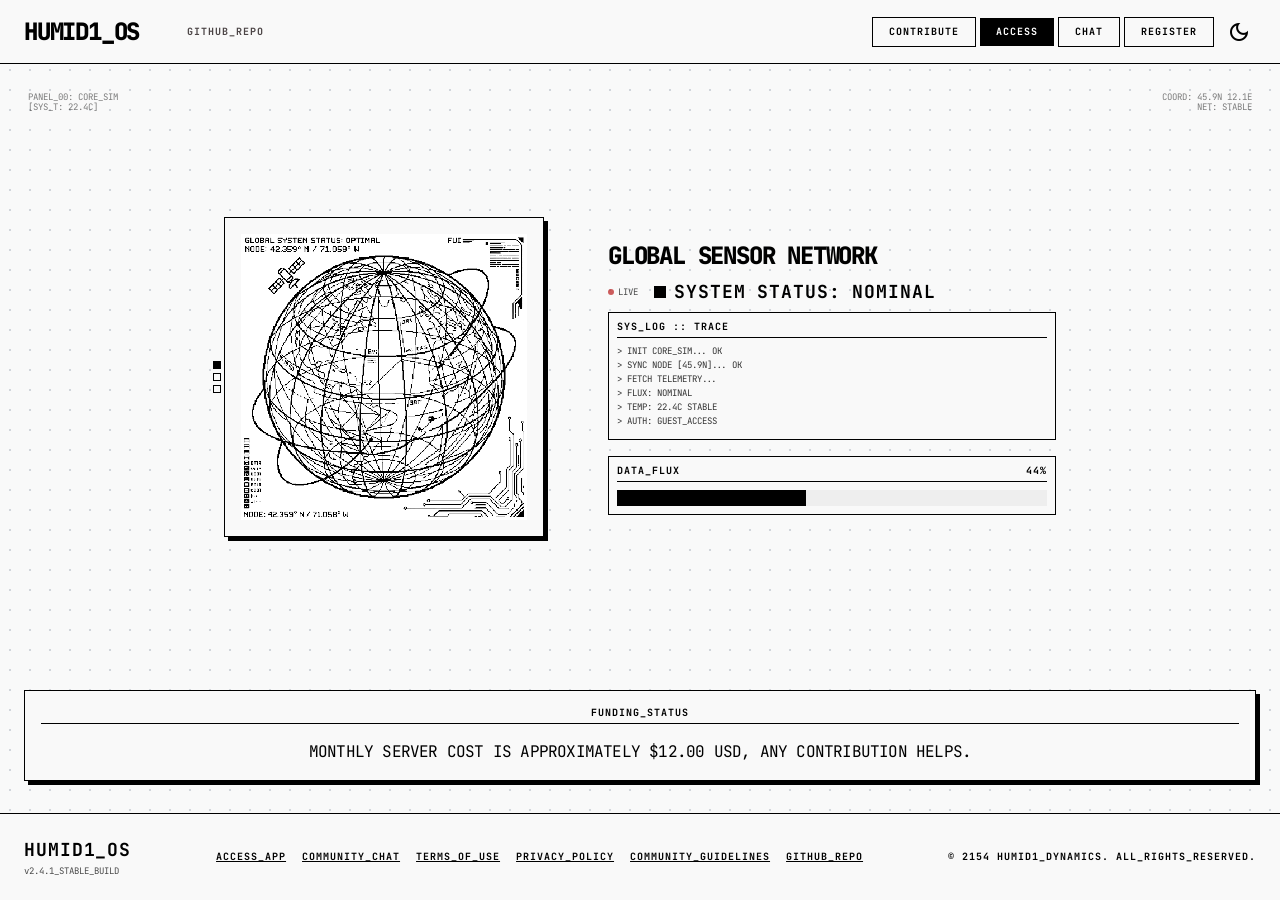
==== landing-page/index.html @ 5b03fa16 "snapshot backup TODO: - Fix html pages - Fix Readme.md - Test everything 'real good' - Double check " ====
<!DOCTYPE html><html class="light" lang="en"><head>
<meta charset="utf-8">
<meta content="width=device-width, initial-scale=1.0" name="viewport">
<title>HUMID1_OS - Precision Telemetry</title>
<!-- Link to compiled CLI stylesheet -->
<link rel="stylesheet" href="./output.css">
<link href="https://fonts.googleapis.com/css2?family=JetBrains+Mono:wght@400;700;800&amp;display=swap" rel="stylesheet">
<link href="https://fonts.googleapis.com/css2?family=Material+Symbols+Outlined:wght,FILL@100..700,0..1&amp;display=swap" rel="stylesheet">

<script>
if (localStorage.theme === 'dark') {
    document.documentElement.classList.add('dark');
} else {
    document.documentElement.classList.remove('dark');
}
</script>
<style>
        body {
            background-image: radial-gradient(#d1d5db 1px, transparent 1px);
            background-size: 20px 20px;
        }
        .dark body {
            background-image: radial-gradient(#374151 1px, transparent 1px);
        }
        .tech-border {
            position: relative;
        }
        .tech-border::before, .tech-border::after {
            content: '';
            position: absolute;
            width: 8px;
            height: 8px;
            border: 1px solid currentColor;
        }
        .tech-border::before {
            top: -1px; left: -1px;
            border-right: none; border-bottom: none;
        }
        .tech-border::after {
            bottom: -1px; right: -1px;
            border-left: none; border-top: none;
        }
        
        .terminal-scroll {
            animation: scrollUp 10s linear infinite;
        }
        @keyframes scrollUp {
            0% { transform: translateY(0); }
            100% { transform: translateY(-50%); }
        }
    </style>
</head>
<body class="bg-background dark:bg-dark-interface-surface text-primary dark:text-dark-interface-stroke min-h-screen flex flex-col font-body-md selection:bg-primary selection:text-on-primary dark:selection:bg-dark-interface-stroke dark:selection:text-dark-interface-surface transition-colors duration-200">

<nav class="docked full-width top-0 border-b border-interface-stroke dark:border-dark-interface-stroke bg-background dark:bg-dark-interface-surface flex justify-between items-center w-full px-4 sm:px-margin py-unit h-16 z-50 sticky">
<div class="flex items-center gap-2 sm:gap-gutter">
<a href="/" class="font-headline-md sm:font-headline-lg text-headline-md sm:text-headline-lg font-black tracking-tighter text-primary dark:text-dark-interface-stroke">HUMID1_OS</a>
<div class="hidden md:flex gap-unit items-center ml-margin"><a class="font-label-caps text-label-caps text-on-surface-variant dark:text-on-surface-variant px-2 py-1 hover:bg-surface-container dark:hover:bg-dark-interface-fill-muted hover:invert transition-all duration-75" href="https://github.com/Humiditron/HUMID1_OS">GITHUB_REPO</a></div>
</div>
<div class="flex items-center gap-1 sm:gap-unit flex-wrap">
<a class="font-label-caps text-label-caps border border-interface-stroke dark:border-dark-interface-stroke text-primary dark:text-dark-interface-stroke px-2 sm:px-4 py-1 sm:py-2 hover:invert transition-all duration-75 inline-block text-center" href="https://tools.signupgenius.com/c/support-humid1-project">CONTRIBUTE</a>
<a class="font-label-caps text-label-caps bg-primary dark:bg-dark-interface-stroke text-on-primary dark:text-dark-interface-surface px-2 sm:px-4 py-1 sm:py-2 hover:invert transition-all duration-75 inline-block text-center" href="https://app.humid1.com">ACCESS</a>
<a class="font-label-caps text-label-caps border border-interface-stroke dark:border-dark-interface-stroke text-primary dark:text-dark-interface-stroke px-2 sm:px-4 py-1 sm:py-2 hover:invert transition-all duration-75 inline-block text-center" href="https://chat.humid1.com">CHAT</a>
<a class="font-label-caps text-label-caps border border-interface-stroke dark:border-dark-interface-stroke text-primary dark:text-dark-interface-stroke px-2 sm:px-4 py-1 sm:py-2 hover:invert transition-all duration-75 inline-block text-center" href="/register.html">REGISTER</a>			
<div class="flex gap-1 ml-1 sm:ml-unit">
<button aria-label="Toggle Dark Mode" class="p-1 transition-all duration-75 flex items-center justify-center border border-transparent hover:border-interface-stroke dark:hover:border-dark-interface-stroke hover:bg-surface-container focus:outline-none cursor-pointer" id="theme-toggle">
<span class="material-symbols-outlined text-primary dark:text-dark-interface-stroke" style="font-variation-settings: 'FILL' 0;">dark_mode</span>
</button>
</div>
</div>
</nav>

<main class="flex-grow flex flex-col items-center justify-center w-full max-w-7xl mx-auto px-4 sm:px-margin py-8 sm:py-margin gap-margin">
<section class="w-full flex flex-col md:flex-row items-center justify-center py-8 sm:py-12 relative gap-8 md:gap-16 flex-grow">
<div class="absolute top-0 left-0 p-unit font-status-code text-status-code opacity-50 hidden sm:block">
                PANEL_00: CORE_SIM
                <br>[SYS_T: 22.4C]
            </div>
<div class="absolute top-0 right-0 p-unit font-status-code text-status-code text-right opacity-50 hidden sm:block">
                COORD: 45.9N 12.1E
                <br>NET: STABLE
            </div>
<div class="relative tech-border p-4 border border-interface-stroke dark:border-dark-interface-stroke bg-surface dark:bg-dark-interface-surface shadow-[4px_4px_0_0_rgba(0,0,0,1)] dark:shadow-[4px_4px_0_0_rgba(255,255,255,1)] w-full max-w-xs sm:w-auto">
<img alt="Global System Status Globe" class="w-full h-auto block grayscale contrast-125 dark:invert" src="./Globe.jpg" style="image-rendering: pixelated;">
<div class="absolute -left-3 top-1/2 -translate-y-1/2 flex flex-col gap-1 hidden sm:flex">
<div class="w-2 h-2 bg-primary dark:bg-dark-interface-stroke"></div>
<div class="w-2 h-2 border border-primary dark:border-dark-interface-stroke"></div>
<div class="w-2 h-2 border border-primary dark:border-dark-interface-stroke"></div>
</div>
</div>
<div class="flex flex-col items-center md:items-start gap-2 w-full max-w-md h-full">
<h1 class="font-headline-lg text-headline-md sm:text-headline-lg font-black tracking-tighter uppercase text-center md:text-left">
                    GLOBAL SENSOR NETWORK
                </h1>
<div class="font-headline-md text-body-md sm:text-headline-md flex items-center gap-2"><div class="flex items-center gap-1 mr-2 opacity-70"><span class="w-1.5 h-1.5 rounded-full bg-error animate-pulse"></span><span class="text-status-code font-status-code">LIVE</span></div>
<span class="w-2 h-2 sm:w-3 sm:h-3 bg-primary dark:bg-dark-interface-stroke inline-block animate-pulse"></span>
                    SYSTEM STATUS: NOMINAL
                </div>
<div class="flex flex-col gap-4 w-full h-full">
<div class="tech-border p-2 bg-surface dark:bg-dark-interface-surface border border-interface-stroke dark:border-dark-interface-stroke h-32 flex flex-col overflow-hidden">
<div class="font-label-caps text-label-caps border-b border-interface-stroke dark:border-dark-interface-stroke pb-1 mb-2">SYS_LOG :: TRACE</div>
<div class="overflow-hidden flex-grow relative text-status-code font-status-code opacity-80">
<div class="terminal-scroll absolute w-full flex flex-col gap-1"><div class="">&gt; INIT CORE_SIM... OK</div><div class="">&gt; SYNC NODE [45.9N]... OK</div><div class="">&gt; FETCH TELEMETRY...</div><div class="">&gt; FLUX: NOMINAL</div><div class="">&gt; TEMP: 22.4C STABLE</div><div class="">&gt; AUTH: GUEST_ACCESS</div><div class="">&gt; PING: 12ms</div><div class="">&gt; SYS_LOAD: 14%</div><div class="">&gt; NET_UPLINK: ACTIVE</div><div class="">&gt; INIT CORE_SIM... OK</div><div class="">&gt; SYNC NODE [45.9N]... OK</div><div class="">&gt; FETCH TELEMETRY...</div><div class="">&gt; FLUX: NOMINAL</div><div class="">&gt; TEMP: 22.4C STABLE</div><div class="">&gt; AUTH: GUEST_ACCESS</div><div class="">&gt; PING: 12ms</div><div class="">&gt; SYS_LOAD: 14%</div><div class="">&gt; NET_UPLINK: ACTIVE</div></div>
</div>
</div>
<div class="tech-border p-2 bg-surface dark:bg-dark-interface-surface border border-interface-stroke dark:border-dark-interface-stroke flex-none flex flex-col justify-center overflow-hidden">
<div class="font-label-caps text-label-caps border-b border-interface-stroke dark:border-dark-interface-stroke pb-1 mb-2 flex justify-between">
<span class="">DATA_FLUX</span>
<span id="flux-val" class="">79%</span>
</div>
<div class="font-status-code text-status-code w-full bg-surface-container dark:bg-dark-interface-fill-muted h-4 relative overflow-hidden">
<div class="absolute top-0 left-0 h-full bg-primary dark:bg-dark-interface-stroke transition-all duration-300" id="flux-bar" style="width: 79%;"></div>
</div>
</div>
</div>
</div>
</section>
</main>

<section class="w-full max-w-7xl mx-auto px-4 sm:px-margin mb-8">
<div class="tech-border p-4 border border-interface-stroke dark:border-dark-interface-stroke bg-surface dark:bg-dark-interface-surface shadow-[4px_4px_0_0_rgba(0,0,0,1)] dark:shadow-[4px_4px_0_0_rgba(255,255,255,1)] flex flex-col items-center text-center gap-2">
<div class="font-label-caps text-label-caps border-b border-interface-stroke dark:border-dark-interface-stroke pb-1 w-full mb-2">FUNDING_STATUS</div>
<p class="font-body-md text-body-md uppercase tracking-tighter">
            MONTHLY SERVER COST IS APPROXIMATELY $12.00 USD, ANY CONTRIBUTION HELPS.
        </p>
</div>
</section>

<!-- Footer with Legal & App Hyperlinks -->
<footer class="full-width border-t border-interface-stroke dark:border-dark-interface-stroke bg-background dark:bg-dark-interface-surface flex flex-col lg:flex-row justify-between items-center w-full px-4 sm:px-margin py-6 sm:py-margin gap-6 sm:gap-gutter z-40 relative">
<div class="flex flex-col items-center lg:items-start gap-1">
<span class="font-headline-md text-headline-md text-primary dark:text-dark-interface-stroke">HUMID1_OS</span>
<span class="font-status-code text-status-code opacity-70">v2.4.1_STABLE_BUILD</span>
</div>
<div class="flex flex-wrap justify-center gap-4 text-center">
    <a class="font-label-caps text-label-caps text-primary dark:text-dark-interface-stroke underline hover:underline" href="https://app.humid1.com">ACCESS_APP</a>
    <a class="font-label-caps text-label-caps text-primary dark:text-dark-interface-stroke underline hover:underline" href="https://chat.humid1.com">COMMUNITY_CHAT</a>
    <a class="font-label-caps text-label-caps text-primary dark:text-dark-interface-stroke underline hover:underline" href="/terms">TERMS_OF_USE</a>
    <a class="font-label-caps text-label-caps text-primary dark:text-dark-interface-stroke underline hover:underline" href="/privacy">PRIVACY_POLICY</a>
    <a class="font-label-caps text-label-caps text-primary dark:text-dark-interface-stroke underline hover:underline" href="/community">COMMUNITY_GUIDELINES</a>
    <a class="font-label-caps text-label-caps text-primary dark:text-dark-interface-stroke underline hover:underline" href="https://github.com/Humiditron/HUMID1_OS">GITHUB_REPO</a>
</div>
<div class="font-label-caps text-label-caps text-center lg:text-right w-full lg:w-auto">
    © 2154 HUMID1_DYNAMICS. ALL_RIGHTS_RESERVED.
</div>
</footer>

<script>
    const themeToggleBtn = document.getElementById('theme-toggle');
    const html = document.documentElement;
    const updateThemeIcon = () => {
        themeToggleBtn.querySelector('span').textContent = html.classList.contains('dark') ? 'light_mode' : 'dark_mode';
    };
    updateThemeIcon();
    themeToggleBtn.addEventListener('click', () => {
        html.classList.toggle('dark');
        localStorage.theme = html.classList.contains('dark') ? 'dark' : 'light';
        updateThemeIcon();
    });

    const fluxBar = document.getElementById('flux-bar');
    const fluxVal = document.getElementById('flux-val');
    if (fluxBar && fluxVal) {
        setInterval(() => {
            const newVal = Math.floor(Math.random() * 60) + 20; 
            fluxBar.style.width = newVal + '%';
            fluxVal.textContent = newVal + '%';
        }, 1500);
    }
</script>
</body></html>
---- landing-page/output.css ----
/*! tailwindcss v4.3.3 | MIT License | https://tailwindcss.com */
@layer properties;
@layer theme, base, components, utilities;
@layer theme {
  :root, :host {
    --font-sans: -apple-system, BlinkMacSystemFont, 'Segoe UI', Roboto, 'Helvetica Neue', 'Noto Sans', Arial,
    sans-serif, 'Apple Color Emoji', 'Segoe UI Emoji', 'Segoe UI Symbol', 'Noto Color Emoji';
    --font-mono: ui-monospace, SFMono-Regular, Menlo, Monaco, Consolas, 'Liberation Mono', 'Courier New',
    monospace;
    --spacing: 0.25rem;
    --container-xs: 20rem;
    --container-md: 28rem;
    --container-5xl: 64rem;
    --container-7xl: 80rem;
    --text-sm: 0.875rem;
    --text-sm--line-height: calc(1.25 / 0.875);
    --text-lg: 1.125rem;
    --text-lg--line-height: calc(1.75 / 1.125);
    --font-weight-bold: 700;
    --font-weight-black: 900;
    --tracking-tighter: -0.05em;
    --tracking-widest: 0.1em;
    --animate-pulse: pulse 2s cubic-bezier(0.4, 0, 0.6, 1) infinite;
    --default-transition-duration: 150ms;
    --default-transition-timing-function: cubic-bezier(0.4, 0, 0.2, 1);
    --default-font-family: var(--font-sans);
    --default-mono-font-family: var(--font-mono);
    --color-on-primary: #ffffff;
    --color-dark-interface-stroke: #FFFFFF;
    --color-surface: #f9f9f9;
    --color-on-surface-variant: #4c4546;
    --color-surface-container-low: #f3f3f3;
    --color-error: #ba1a1a;
    --color-background: #f9f9f9;
    --color-dark-interface-fill-muted: #1A1A1A;
    --color-dark-interface-surface: #000000;
    --color-surface-container: #eeeeee;
    --color-primary: #000000;
    --color-interface-stroke: #000000;
    --spacing-panel-padding: 12px;
    --spacing-unit: 4px;
    --spacing-margin: 24px;
    --spacing-gutter: 16px;
    --font-status-code: "JetBrains Mono", monospace;
    --font-headline-md: "JetBrains Mono", monospace;
    --font-body-md: "JetBrains Mono", monospace;
    --font-headline-lg: "JetBrains Mono", monospace;
    --font-label-caps: "JetBrains Mono", monospace;
    --text-status-code: 9px;
    --text-status-code--line-height: 10px;
    --text-status-code--letter-spacing: 0em;
    --text-status-code--font-weight: 400;
    --text-headline-md: 18px;
    --text-headline-md--line-height: 24px;
    --text-headline-md--letter-spacing: 0.05em;
    --text-headline-md--font-weight: 700;
    --text-headline-lg: 24px;
    --text-headline-lg--line-height: 32px;
    --text-headline-lg--letter-spacing: -0.02em;
    --text-headline-lg--font-weight: 700;
    --text-label-caps: 10px;
    --text-label-caps--line-height: 12px;
    --text-label-caps--letter-spacing: 0.1em;
    --text-label-caps--font-weight: 700;
  }
}
@layer base {
  *, ::after, ::before, ::backdrop, ::file-selector-button {
    box-sizing: border-box;
    margin: 0;
    padding: 0;
    border: 0 solid;
  }
  html, :host {
    line-height: 1.5;
    -webkit-text-size-adjust: 100%;
    tab-size: 4;
    font-family: var(--default-font-family, -apple-system, BlinkMacSystemFont, 'Segoe UI', Roboto, 'Helvetica Neue', 'Noto Sans', Arial, sans-serif, 'Apple Color Emoji', 'Segoe UI Emoji', 'Segoe UI Symbol', 'Noto Color Emoji');
    font-feature-settings: var(--default-font-feature-settings, normal);
    font-variation-settings: var(--default-font-variation-settings, normal);
    -webkit-tap-highlight-color: transparent;
  }
  hr {
    height: 0;
    color: inherit;
    border-top-width: 1px;
  }
  abbr:where([title]) {
    -webkit-text-decoration: underline dotted;
    text-decoration: underline dotted;
  }
  h1, h2, h3, h4, h5, h6 {
    font-size: inherit;
    font-weight: inherit;
  }
  a {
    color: inherit;
    -webkit-text-decoration: inherit;
    text-decoration: inherit;
  }
  b, strong {
    font-weight: bolder;
  }
  code, kbd, samp, pre {
    font-family: var(--default-mono-font-family, ui-monospace, SFMono-Regular, Menlo, Monaco, Consolas, 'Liberation Mono', 'Courier New', monospace);
    font-feature-settings: var(--default-mono-font-feature-settings, normal);
    font-variation-settings: var(--default-mono-font-variation-settings, normal);
    font-size: 1em;
  }
  small {
    font-size: 80%;
  }
  sub, sup {
    font-size: 75%;
    line-height: 0;
    position: relative;
    vertical-align: baseline;
  }
  sub {
    bottom: -0.25em;
  }
  sup {
    top: -0.5em;
  }
  table {
    text-indent: 0;
    border-color: inherit;
    border-collapse: collapse;
  }
  :-moz-focusring:where(:not(iframe)) {
    outline: auto;
  }
  progress {
    vertical-align: baseline;
  }
  summary {
    display: list-item;
  }
  ol, ul, menu {
    list-style: none;
  }
  img, svg, video, canvas, audio, iframe, embed, object {
    display: block;
    vertical-align: middle;
  }
  img, video {
    max-width: 100%;
    height: auto;
  }
  button, input, select, optgroup, textarea, ::file-selector-button {
    font: inherit;
    font-feature-settings: inherit;
    font-variation-settings: inherit;
    letter-spacing: inherit;
    color: inherit;
    border-radius: 0;
    background-color: transparent;
    opacity: 1;
  }
  :where(select:is([multiple], [size])) optgroup {
    font-weight: bolder;
  }
  :where(select:is([multiple], [size])) optgroup option {
    padding-inline-start: 20px;
  }
  ::file-selector-button {
    margin-inline-end: 4px;
  }
  ::placeholder {
    opacity: 1;
  }
  @supports (not (-webkit-appearance: -apple-pay-button))  or (contain-intrinsic-size: 1px) {
    ::placeholder {
      color: currentcolor;
      @supports (color: color-mix(in lab, red, red)) {
        color: color-mix(in oklab, currentcolor 50%, transparent);
      }
    }
  }
  textarea {
    resize: vertical;
  }
  ::-webkit-search-decoration {
    -webkit-appearance: none;
  }
  ::-webkit-date-and-time-value {
    min-height: 1lh;
    text-align: inherit;
  }
  ::-webkit-datetime-edit {
    display: inline-flex;
  }
  ::-webkit-datetime-edit-fields-wrapper {
    padding: 0;
  }
  ::-webkit-datetime-edit, ::-webkit-datetime-edit-year-field, ::-webkit-datetime-edit-month-field, ::-webkit-datetime-edit-day-field, ::-webkit-datetime-edit-hour-field, ::-webkit-datetime-edit-minute-field, ::-webkit-datetime-edit-second-field, ::-webkit-datetime-edit-millisecond-field, ::-webkit-datetime-edit-meridiem-field {
    padding-block: 0;
  }
  ::-webkit-calendar-picker-indicator {
    line-height: 1;
  }
  :-moz-ui-invalid {
    box-shadow: none;
  }
  button, input:where([type='button'], [type='reset'], [type='submit']), ::file-selector-button {
    appearance: button;
  }
  ::-webkit-inner-spin-button, ::-webkit-outer-spin-button {
    height: auto;
  }
  [hidden]:where(:not([hidden='until-found'])) {
    display: none !important;
  }
}
@layer utilities {
  .\@container {
    container-type: inline-size;
  }
  .pointer-events-none {
    pointer-events: none;
  }
  .absolute {
    position: absolute;
  }
  .fixed {
    position: fixed;
  }
  .relative {
    position: relative;
  }
  .sticky {
    position: sticky;
  }
  .inset-0 {
    inset: 0px;
  }
  .top-0 {
    top: 0px;
  }
  .top-1\/2 {
    top: calc(1 / 2 * 100%);
  }
  .right-0 {
    right: 0px;
  }
  .-left-3 {
    left: calc(var(--spacing) * -3);
  }
  .left-0 {
    left: 0px;
  }
  .z-0 {
    z-index: 0;
  }
  .z-10 {
    z-index: 10;
  }
  .z-40 {
    z-index: 40;
  }
  .z-50 {
    z-index: 50;
  }
  .mx-auto {
    margin-inline: auto;
  }
  .mt-auto {
    margin-top: auto;
  }
  .mt-gutter {
    margin-top: var(--spacing-gutter);
  }
  .mr-2 {
    margin-right: calc(var(--spacing) * 2);
  }
  .mb-1 {
    margin-bottom: var(--spacing);
  }
  .mb-2 {
    margin-bottom: calc(var(--spacing) * 2);
  }
  .mb-4 {
    margin-bottom: calc(var(--spacing) * 4);
  }
  .mb-8 {
    margin-bottom: calc(var(--spacing) * 8);
  }
  .ml-1 {
    margin-left: var(--spacing);
  }
  .ml-margin {
    margin-left: var(--spacing-margin);
  }
  .block {
    display: block;
  }
  .flex {
    display: flex;
  }
  .hidden {
    display: none;
  }
  .inline {
    display: inline;
  }
  .inline-block {
    display: inline-block;
  }
  .h-1\.5 {
    height: calc(var(--spacing) * 1.5);
  }
  .h-2 {
    height: calc(var(--spacing) * 2);
  }
  .h-4 {
    height: calc(var(--spacing) * 4);
  }
  .h-16 {
    height: calc(var(--spacing) * 16);
  }
  .h-32 {
    height: calc(var(--spacing) * 32);
  }
  .h-auto {
    height: auto;
  }
  .h-full {
    height: 100%;
  }
  .max-h-\[614px\] {
    max-height: 614px;
  }
  .min-h-screen {
    min-height: 100vh;
  }
  .w-1\.5 {
    width: calc(var(--spacing) * 1.5);
  }
  .w-2 {
    width: calc(var(--spacing) * 2);
  }
  .w-fit {
    width: fit-content;
  }
  .w-full {
    width: 100%;
  }
  .max-w-5xl {
    max-width: var(--container-5xl);
  }
  .max-w-7xl {
    max-width: var(--container-7xl);
  }
  .max-w-md {
    max-width: var(--container-md);
  }
  .max-w-xs {
    max-width: var(--container-xs);
  }
  .min-w-max {
    min-width: max-content;
  }
  .flex-none {
    flex: none;
  }
  .flex-grow {
    flex-grow: 1;
  }
  .border-collapse {
    border-collapse: collapse;
  }
  .-translate-y-1\/2 {
    --tw-translate-y: calc(calc(1 / 2 * 100%) * -1);
    translate: var(--tw-translate-x) var(--tw-translate-y);
  }
  .transform {
    transform: var(--tw-rotate-x,) var(--tw-rotate-y,) var(--tw-rotate-z,) var(--tw-skew-x,) var(--tw-skew-y,);
  }
  .animate-pulse {
    animation: var(--animate-pulse);
  }
  .cursor-crosshair {
    cursor: crosshair;
  }
  .flex-col {
    flex-direction: column;
  }
  .flex-wrap {
    flex-wrap: wrap;
  }
  .items-center {
    align-items: center;
  }
  .justify-between {
    justify-content: space-between;
  }
  .justify-center {
    justify-content: center;
  }
  .gap-1 {
    gap: var(--spacing);
  }
  .gap-2 {
    gap: calc(var(--spacing) * 2);
  }
  .gap-4 {
    gap: calc(var(--spacing) * 4);
  }
  .gap-6 {
    gap: calc(var(--spacing) * 6);
  }
  .gap-8 {
    gap: calc(var(--spacing) * 8);
  }
  .gap-gutter {
    gap: var(--spacing-gutter);
  }
  .gap-margin {
    gap: var(--spacing-margin);
  }
  .gap-unit {
    gap: var(--spacing-unit);
  }
  .overflow-hidden {
    overflow: hidden;
  }
  .overflow-x-auto {
    overflow-x: auto;
  }
  .overflow-y-auto {
    overflow-y: auto;
  }
  .rounded-full {
    border-radius: calc(infinity * 1px);
  }
  .border {
    border-style: var(--tw-border-style);
    border-width: 1px;
  }
  .border-t {
    border-top-style: var(--tw-border-style);
    border-top-width: 1px;
  }
  .border-r {
    border-right-style: var(--tw-border-style);
    border-right-width: 1px;
  }
  .border-b {
    border-bottom-style: var(--tw-border-style);
    border-bottom-width: 1px;
  }
  .border-l {
    border-left-style: var(--tw-border-style);
    border-left-width: 1px;
  }
  .border-interface-stroke {
    border-color: var(--color-interface-stroke);
  }
  .border-primary {
    border-color: var(--color-primary);
  }
  .border-transparent {
    border-color: transparent;
  }
  .bg-background {
    background-color: var(--color-background);
  }
  .bg-error {
    background-color: var(--color-error);
  }
  .bg-primary {
    background-color: var(--color-primary);
  }
  .bg-surface {
    background-color: var(--color-surface);
  }
  .bg-surface-container {
    background-color: var(--color-surface-container);
  }
  .bg-surface-container-low {
    background-color: var(--color-surface-container-low);
  }
  .p-1 {
    padding: var(--spacing);
  }
  .p-2 {
    padding: calc(var(--spacing) * 2);
  }
  .p-4 {
    padding: calc(var(--spacing) * 4);
  }
  .p-unit {
    padding: var(--spacing-unit);
  }
  .px-2 {
    padding-inline: calc(var(--spacing) * 2);
  }
  .px-4 {
    padding-inline: calc(var(--spacing) * 4);
  }
  .py-1 {
    padding-block: var(--spacing);
  }
  .py-6 {
    padding-block: calc(var(--spacing) * 6);
  }
  .py-8 {
    padding-block: calc(var(--spacing) * 8);
  }
  .py-unit {
    padding-block: var(--spacing-unit);
  }
  .pb-1 {
    padding-bottom: var(--spacing);
  }
  .pl-margin {
    padding-left: var(--spacing-margin);
  }
  .text-center {
    text-align: center;
  }
  .text-left {
    text-align: left;
  }
  .text-right {
    text-align: right;
  }
  .font-body-md {
    font-family: var(--font-body-md);
  }
  .font-headline-lg {
    font-family: var(--font-headline-lg);
  }
  .font-headline-md {
    font-family: var(--font-headline-md);
  }
  .font-label-caps {
    font-family: var(--font-label-caps);
  }
  .font-status-code {
    font-family: var(--font-status-code);
  }
  .text-headline-md {
    font-size: var(--text-headline-md);
    line-height: var(--tw-leading, var(--text-headline-md--line-height));
    letter-spacing: var(--tw-tracking, var(--text-headline-md--letter-spacing));
    font-weight: var(--tw-font-weight, var(--text-headline-md--font-weight));
  }
  .text-label-caps {
    font-size: var(--text-label-caps);
    line-height: var(--tw-leading, var(--text-label-caps--line-height));
    letter-spacing: var(--tw-tracking, var(--text-label-caps--letter-spacing));
    font-weight: var(--tw-font-weight, var(--text-label-caps--font-weight));
  }
  .text-status-code {
    font-size: var(--text-status-code);
    line-height: var(--tw-leading, var(--text-status-code--line-height));
    letter-spacing: var(--tw-tracking, var(--text-status-code--letter-spacing));
    font-weight: var(--tw-font-weight, var(--text-status-code--font-weight));
  }
  .text-lg {
    font-size: var(--text-lg);
    line-height: var(--tw-leading, var(--text-lg--line-height));
  }
  .text-sm {
    font-size: var(--text-sm);
    line-height: var(--tw-leading, var(--text-sm--line-height));
  }
  .text-\[8px\] {
    font-size: 8px;
  }
  .text-\[9px\] {
    font-size: 9px;
  }
  .text-\[10px\] {
    font-size: 10px;
  }
  .text-\[14px\] {
    font-size: 14px;
  }
  .text-\[16px\] {
    font-size: 16px;
  }
  .font-black {
    --tw-font-weight: var(--font-weight-black);
    font-weight: var(--font-weight-black);
  }
  .font-bold {
    --tw-font-weight: var(--font-weight-bold);
    font-weight: var(--font-weight-bold);
  }
  .tracking-tighter {
    --tw-tracking: var(--tracking-tighter);
    letter-spacing: var(--tracking-tighter);
  }
  .tracking-widest {
    --tw-tracking: var(--tracking-widest);
    letter-spacing: var(--tracking-widest);
  }
  .break-all {
    word-break: break-all;
  }
  .whitespace-nowrap {
    white-space: nowrap;
  }
  .text-error {
    color: var(--color-error);
  }
  .text-on-primary {
    color: var(--color-on-primary);
  }
  .text-on-surface-variant {
    color: var(--color-on-surface-variant);
  }
  .text-primary {
    color: var(--color-primary);
  }
  .uppercase {
    text-transform: uppercase;
  }
  .underline {
    text-decoration-line: underline;
  }
  .opacity-50 {
    opacity: 50%;
  }
  .opacity-70 {
    opacity: 70%;
  }
  .opacity-80 {
    opacity: 80%;
  }
  .opacity-\[0\.15\] {
    opacity: 0.15;
  }
  .shadow-\[4px_4px_0_0_rgba\(0\,0\,0\,1\)\] {
    --tw-shadow: 4px 4px 0 0 var(--tw-shadow-color, rgba(0,0,0,1));
    box-shadow: var(--tw-inset-shadow), var(--tw-inset-ring-shadow), var(--tw-ring-offset-shadow), var(--tw-ring-shadow), var(--tw-shadow);
  }
  .outline {
    outline-style: var(--tw-outline-style);
    outline-width: 1px;
  }
  .contrast-125 {
    --tw-contrast: contrast(125%);
    filter: var(--tw-blur,) var(--tw-brightness,) var(--tw-contrast,) var(--tw-grayscale,) var(--tw-hue-rotate,) var(--tw-invert,) var(--tw-saturate,) var(--tw-sepia,) var(--tw-drop-shadow,);
  }
  .grayscale {
    --tw-grayscale: grayscale(100%);
    filter: var(--tw-blur,) var(--tw-brightness,) var(--tw-contrast,) var(--tw-grayscale,) var(--tw-hue-rotate,) var(--tw-invert,) var(--tw-saturate,) var(--tw-sepia,) var(--tw-drop-shadow,);
  }
  .transition-all {
    transition-property: all;
    transition-timing-function: var(--tw-ease, var(--default-transition-timing-function));
    transition-duration: var(--tw-duration, var(--default-transition-duration));
  }
  .transition-colors {
    transition-property: color, background-color, border-color, outline-color, text-decoration-color, fill, stroke, --tw-gradient-from, --tw-gradient-via, --tw-gradient-to;
    transition-timing-function: var(--tw-ease, var(--default-transition-timing-function));
    transition-duration: var(--tw-duration, var(--default-transition-duration));
  }
  .transition-transform {
    transition-property: transform, translate, scale, rotate;
    transition-timing-function: var(--tw-ease, var(--default-transition-timing-function));
    transition-duration: var(--tw-duration, var(--default-transition-duration));
  }
  .duration-75 {
    --tw-duration: 75ms;
    transition-duration: 75ms;
  }
  .duration-200 {
    --tw-duration: 200ms;
    transition-duration: 200ms;
  }
  .duration-300 {
    --tw-duration: 300ms;
    transition-duration: 300ms;
  }
  @media (hover: hover) {
    .group-hover\:-translate-x-1:is(:where(.group):hover *) {
      --tw-translate-x: calc(var(--spacing) * -1);
      translate: var(--tw-translate-x) var(--tw-translate-y);
    }
  }
  .selection\:bg-primary ::selection {
    background-color: var(--color-primary);
  }
  .selection\:bg-primary::selection {
    background-color: var(--color-primary);
  }
  .selection\:text-on-primary ::selection {
    color: var(--color-on-primary);
  }
  .selection\:text-on-primary::selection {
    color: var(--color-on-primary);
  }
  @media (hover: hover) {
    .hover\:border-interface-stroke:hover {
      border-color: var(--color-interface-stroke);
    }
    .hover\:bg-primary:hover {
      background-color: var(--color-primary);
    }
    .hover\:bg-surface-container:hover {
      background-color: var(--color-surface-container);
    }
    .hover\:text-on-primary:hover {
      color: var(--color-on-primary);
    }
    .hover\:text-primary:hover {
      color: var(--color-primary);
    }
    .hover\:underline:hover {
      text-decoration-line: underline;
    }
    .hover\:invert:hover {
      --tw-invert: invert(100%);
      filter: var(--tw-blur,) var(--tw-brightness,) var(--tw-contrast,) var(--tw-grayscale,) var(--tw-hue-rotate,) var(--tw-invert,) var(--tw-saturate,) var(--tw-sepia,) var(--tw-drop-shadow,);
    }
  }
  .focus\:outline-none:focus {
    --tw-outline-style: none;
    outline-style: none;
  }
  @media (width >= 40rem) {
    .sm\:ml-unit {
      margin-left: var(--spacing-unit);
    }
    .sm\:block {
      display: block;
    }
    .sm\:flex {
      display: flex;
    }
    .sm\:h-3 {
      height: calc(var(--spacing) * 3);
    }
    .sm\:w-3 {
      width: calc(var(--spacing) * 3);
    }
    .sm\:w-auto {
      width: auto;
    }
    .sm\:gap-gutter {
      gap: var(--spacing-gutter);
    }
    .sm\:gap-unit {
      gap: var(--spacing-unit);
    }
    .sm\:px-4 {
      padding-inline: calc(var(--spacing) * 4);
    }
    .sm\:px-margin {
      padding-inline: var(--spacing-margin);
    }
    .sm\:py-2 {
      padding-block: calc(var(--spacing) * 2);
    }
    .sm\:py-12 {
      padding-block: calc(var(--spacing) * 12);
    }
    .sm\:py-margin {
      padding-block: var(--spacing-margin);
    }
    .sm\:font-headline-lg {
      font-family: var(--font-headline-lg);
    }
    .sm\:text-headline-lg {
      font-size: var(--text-headline-lg);
      line-height: var(--tw-leading, var(--text-headline-lg--line-height));
      letter-spacing: var(--tw-tracking, var(--text-headline-lg--letter-spacing));
      font-weight: var(--tw-font-weight, var(--text-headline-lg--font-weight));
    }
    .sm\:text-headline-md {
      font-size: var(--text-headline-md);
      line-height: var(--tw-leading, var(--text-headline-md--line-height));
      letter-spacing: var(--tw-tracking, var(--text-headline-md--letter-spacing));
      font-weight: var(--tw-font-weight, var(--text-headline-md--font-weight));
    }
  }
  @media (width >= 48rem) {
    .md\:flex {
      display: flex;
    }
    .md\:hidden {
      display: none;
    }
    .md\:flex-row {
      flex-direction: row;
    }
    .md\:items-end {
      align-items: flex-end;
    }
    .md\:items-start {
      align-items: flex-start;
    }
    .md\:gap-16 {
      gap: calc(var(--spacing) * 16);
    }
    .md\:gap-gutter {
      gap: var(--spacing-gutter);
    }
    .md\:gap-margin {
      gap: var(--spacing-margin);
    }
    .md\:p-margin {
      padding: var(--spacing-margin);
    }
    .md\:p-panel-padding {
      padding: var(--spacing-panel-padding);
    }
    .md\:px-margin {
      padding-inline: var(--spacing-margin);
    }
    .md\:text-left {
      text-align: left;
    }
    .md\:text-right {
      text-align: right;
    }
    .md\:text-headline-lg {
      font-size: var(--text-headline-lg);
      line-height: var(--tw-leading, var(--text-headline-lg--line-height));
      letter-spacing: var(--tw-tracking, var(--text-headline-lg--letter-spacing));
      font-weight: var(--tw-font-weight, var(--text-headline-lg--font-weight));
    }
    .md\:text-headline-md {
      font-size: var(--text-headline-md);
      line-height: var(--tw-leading, var(--text-headline-md--line-height));
      letter-spacing: var(--tw-tracking, var(--text-headline-md--letter-spacing));
      font-weight: var(--tw-font-weight, var(--text-headline-md--font-weight));
    }
    .md\:text-label-caps {
      font-size: var(--text-label-caps);
      line-height: var(--tw-leading, var(--text-label-caps--line-height));
      letter-spacing: var(--tw-tracking, var(--text-label-caps--letter-spacing));
      font-weight: var(--tw-font-weight, var(--text-label-caps--font-weight));
    }
    .md\:text-status-code {
      font-size: var(--text-status-code);
      line-height: var(--tw-leading, var(--text-status-code--line-height));
      letter-spacing: var(--tw-tracking, var(--text-status-code--letter-spacing));
      font-weight: var(--tw-font-weight, var(--text-status-code--font-weight));
    }
    .md\:text-sm {
      font-size: var(--text-sm);
      line-height: var(--tw-leading, var(--text-sm--line-height));
    }
  }
  @media (width >= 64rem) {
    .lg\:w-auto {
      width: auto;
    }
    .lg\:flex-row {
      flex-direction: row;
    }
    .lg\:items-start {
      align-items: flex-start;
    }
    .lg\:text-right {
      text-align: right;
    }
  }
  @container (width >= 28rem) {
    .\@md\:p-3 {
      padding: calc(var(--spacing) * 3);
    }
    .\@md\:text-sm {
      font-size: var(--text-sm);
      line-height: var(--tw-leading, var(--text-sm--line-height));
    }
  }
  .dark\:border-dark-interface-stroke:where(.dark, .dark *) {
    border-color: var(--color-dark-interface-stroke);
  }
  .dark\:bg-dark-interface-fill-muted:where(.dark, .dark *) {
    background-color: var(--color-dark-interface-fill-muted);
  }
  .dark\:bg-dark-interface-fill-muted\/30:where(.dark, .dark *) {
    background-color: color-mix(in srgb, #1A1A1A 30%, transparent);
    @supports (color: color-mix(in lab, red, red)) {
      background-color: color-mix(in oklab, var(--color-dark-interface-fill-muted) 30%, transparent);
    }
  }
  .dark\:bg-dark-interface-stroke:where(.dark, .dark *) {
    background-color: var(--color-dark-interface-stroke);
  }
  .dark\:bg-dark-interface-surface:where(.dark, .dark *) {
    background-color: var(--color-dark-interface-surface);
  }
  .dark\:bg-error:where(.dark, .dark *) {
    background-color: var(--color-error);
  }
  .dark\:text-dark-interface-stroke:where(.dark, .dark *) {
    color: var(--color-dark-interface-stroke);
  }
  .dark\:text-dark-interface-surface:where(.dark, .dark *) {
    color: var(--color-dark-interface-surface);
  }
  .dark\:text-error:where(.dark, .dark *) {
    color: var(--color-error);
  }
  .dark\:text-on-surface-variant:where(.dark, .dark *) {
    color: var(--color-on-surface-variant);
  }
  .dark\:opacity-\[0\.3\]:where(.dark, .dark *) {
    opacity: 0.3;
  }
  .dark\:shadow-\[4px_4px_0_0_rgba\(255\,255\,255\,1\)\]:where(.dark, .dark *) {
    --tw-shadow: 4px 4px 0 0 var(--tw-shadow-color, rgba(255,255,255,1));
    box-shadow: var(--tw-inset-shadow), var(--tw-inset-ring-shadow), var(--tw-ring-offset-shadow), var(--tw-ring-shadow), var(--tw-shadow);
  }
  .dark\:invert:where(.dark, .dark *) {
    --tw-invert: invert(100%);
    filter: var(--tw-blur,) var(--tw-brightness,) var(--tw-contrast,) var(--tw-grayscale,) var(--tw-hue-rotate,) var(--tw-invert,) var(--tw-saturate,) var(--tw-sepia,) var(--tw-drop-shadow,);
  }
  .dark\:selection\:bg-dark-interface-stroke:where(.dark, .dark *) ::selection {
    background-color: var(--color-dark-interface-stroke);
  }
  .dark\:selection\:bg-dark-interface-stroke:where(.dark, .dark *)::selection {
    background-color: var(--color-dark-interface-stroke);
  }
  .dark\:selection\:text-dark-interface-surface:where(.dark, .dark *) ::selection {
    color: var(--color-dark-interface-surface);
  }
  .dark\:selection\:text-dark-interface-surface:where(.dark, .dark *)::selection {
    color: var(--color-dark-interface-surface);
  }
  @media (hover: hover) {
    .dark\:hover\:border-dark-interface-stroke:where(.dark, .dark *):hover {
      border-color: var(--color-dark-interface-stroke);
    }
    .dark\:hover\:bg-dark-interface-fill-muted:where(.dark, .dark *):hover {
      background-color: var(--color-dark-interface-fill-muted);
    }
    .dark\:hover\:bg-dark-interface-stroke:where(.dark, .dark *):hover {
      background-color: var(--color-dark-interface-stroke);
    }
    .dark\:hover\:text-dark-interface-stroke:where(.dark, .dark *):hover {
      color: var(--color-dark-interface-stroke);
    }
    .dark\:hover\:text-dark-interface-surface:where(.dark, .dark *):hover {
      color: var(--color-dark-interface-surface);
    }
  }
}
@property --tw-translate-x {
  syntax: "*";
  inherits: false;
  initial-value: 0;
}
@property --tw-translate-y {
  syntax: "*";
  inherits: false;
  initial-value: 0;
}
@property --tw-translate-z {
  syntax: "*";
  inherits: false;
  initial-value: 0;
}
@property --tw-rotate-x {
  syntax: "*";
  inherits: false;
}
@property --tw-rotate-y {
  syntax: "*";
  inherits: false;
}
@property --tw-rotate-z {
  syntax: "*";
  inherits: false;
}
@property --tw-skew-x {
  syntax: "*";
  inherits: false;
}
@property --tw-skew-y {
  syntax: "*";
  inherits: false;
}
@property --tw-border-style {
  syntax: "*";
  inherits: false;
  initial-value: solid;
}
@property --tw-font-weight {
  syntax: "*";
  inherits: false;
}
@property --tw-tracking {
  syntax: "*";
  inherits: false;
}
@property --tw-shadow {
  syntax: "*";
  inherits: false;
  initial-value: 0 0 #0000;
}
@property --tw-shadow-color {
  syntax: "*";
  inherits: false;
}
@property --tw-shadow-alpha {
  syntax: "<percentage>";
  inherits: false;
  initial-value: 100%;
}
@property --tw-inset-shadow {
  syntax: "*";
  inherits: false;
  initial-value: 0 0 #0000;
}
@property --tw-inset-shadow-color {
  syntax: "*";
  inherits: false;
}
@property --tw-inset-shadow-alpha {
  syntax: "<percentage>";
  inherits: false;
  initial-value: 100%;
}
@property --tw-ring-color {
  syntax: "*";
  inherits: false;
}
@property --tw-ring-shadow {
  syntax: "*";
  inherits: false;
  initial-value: 0 0 #0000;
}
@property --tw-inset-ring-color {
  syntax: "*";
  inherits: false;
}
@property --tw-inset-ring-shadow {
  syntax: "*";
  inherits: false;
  initial-value: 0 0 #0000;
}
@property --tw-ring-inset {
  syntax: "*";
  inherits: false;
}
@property --tw-ring-offset-width {
  syntax: "<length>";
  inherits: false;
  initial-value: 0px;
}
@property --tw-ring-offset-color {
  syntax: "*";
  inherits: false;
  initial-value: #fff;
}
@property --tw-ring-offset-shadow {
  syntax: "*";
  inherits: false;
  initial-value: 0 0 #0000;
}
@property --tw-outline-style {
  syntax: "*";
  inherits: false;
  initial-value: solid;
}
@property --tw-blur {
  syntax: "*";
  inherits: false;
}
@property --tw-brightness {
  syntax: "*";
  inherits: false;
}
@property --tw-contrast {
  syntax: "*";
  inherits: false;
}
@property --tw-grayscale {
  syntax: "*";
  inherits: false;
}
@property --tw-hue-rotate {
  syntax: "*";
  inherits: false;
}
@property --tw-invert {
  syntax: "*";
  inherits: false;
}
@property --tw-opacity {
  syntax: "*";
  inherits: false;
}
@property --tw-saturate {
  syntax: "*";
  inherits: false;
}
@property --tw-sepia {
  syntax: "*";
  inherits: false;
}
@property --tw-drop-shadow {
  syntax: "*";
  inherits: false;
}
@property --tw-drop-shadow-color {
  syntax: "*";
  inherits: false;
}
@property --tw-drop-shadow-alpha {
  syntax: "<percentage>";
  inherits: false;
  initial-value: 100%;
}
@property --tw-drop-shadow-size {
  syntax: "*";
  inherits: false;
}
@property --tw-duration {
  syntax: "*";
  inherits: false;
}
@keyframes pulse {
  50% {
    opacity: 0.5;
  }
}
@layer properties {
  @supports ((-webkit-hyphens: none) and (not (margin-trim: inline))) or ((-moz-orient: inline) and (not (color:rgb(from red r g b)))) {
    *, ::before, ::after, ::backdrop {
      --tw-translate-x: 0;
      --tw-translate-y: 0;
      --tw-translate-z: 0;
      --tw-rotate-x: initial;
      --tw-rotate-y: initial;
      --tw-rotate-z: initial;
      --tw-skew-x: initial;
      --tw-skew-y: initial;
      --tw-border-style: solid;
      --tw-font-weight: initial;
      --tw-tracking: initial;
      --tw-shadow: 0 0 #0000;
      --tw-shadow-color: initial;
      --tw-shadow-alpha: 100%;
      --tw-inset-shadow: 0 0 #0000;
      --tw-inset-shadow-color: initial;
      --tw-inset-shadow-alpha: 100%;
      --tw-ring-color: initial;
      --tw-ring-shadow: 0 0 #0000;
      --tw-inset-ring-color: initial;
      --tw-inset-ring-shadow: 0 0 #0000;
      --tw-ring-inset: initial;
      --tw-ring-offset-width: 0px;
      --tw-ring-offset-color: #fff;
      --tw-ring-offset-shadow: 0 0 #0000;
      --tw-outline-style: solid;
      --tw-blur: initial;
      --tw-brightness: initial;
      --tw-contrast: initial;
      --tw-grayscale: initial;
      --tw-hue-rotate: initial;
      --tw-invert: initial;
      --tw-opacity: initial;
      --tw-saturate: initial;
      --tw-sepia: initial;
      --tw-drop-shadow: initial;
      --tw-drop-shadow-color: initial;
      --tw-drop-shadow-alpha: 100%;
      --tw-drop-shadow-size: initial;
      --tw-duration: initial;
    }
  }
}
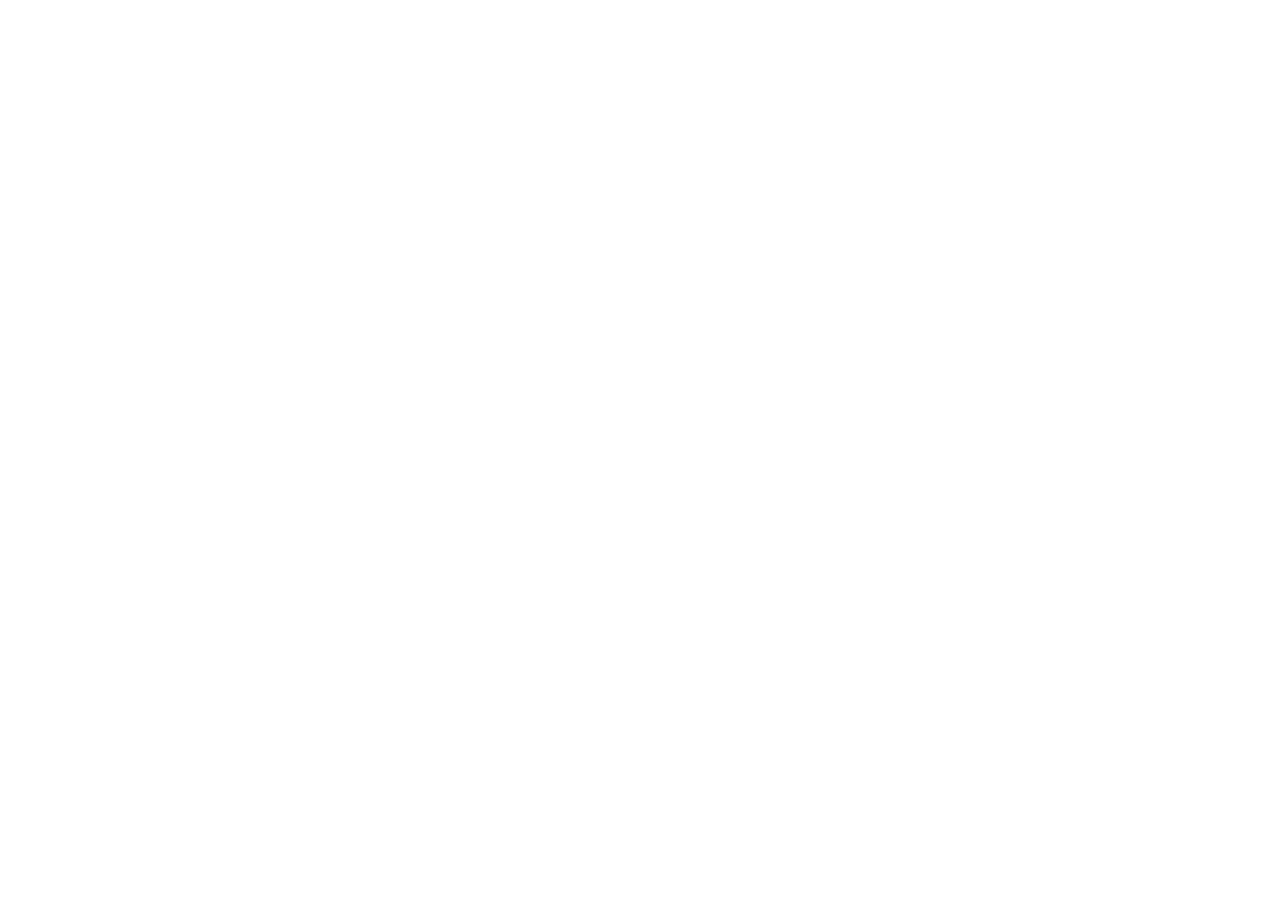
==== commit 8b9d93c1: "umm, test of new landing page. - none" ====
--- a/landing-page/index.html
+++ b/landing-page/index.html
@@ -1,171 +1,20 @@
-<!DOCTYPE html><html class="light" lang="en"><head>
-<meta charset="utf-8">
-<meta content="width=device-width, initial-scale=1.0" name="viewport">
-<title>HUMID1_OS - Precision Telemetry</title>
-<!-- Link to compiled CLI stylesheet -->
-<link rel="stylesheet" href="./output.css">
-<link href="https://fonts.googleapis.com/css2?family=JetBrains+Mono:wght@400;700;800&amp;display=swap" rel="stylesheet">
-<link href="https://fonts.googleapis.com/css2?family=Material+Symbols+Outlined:wght,FILL@100..700,0..1&amp;display=swap" rel="stylesheet">
-
-<script>
-if (localStorage.theme === 'dark') {
-    document.documentElement.classList.add('dark');
-} else {
-    document.documentElement.classList.remove('dark');
-}
-</script>
-<style>
-        body {
-            background-image: radial-gradient(#d1d5db 1px, transparent 1px);
-            background-size: 20px 20px;
-        }
-        .dark body {
-            background-image: radial-gradient(#374151 1px, transparent 1px);
-        }
-        .tech-border {
-            position: relative;
-        }
-        .tech-border::before, .tech-border::after {
-            content: '';
-            position: absolute;
-            width: 8px;
-            height: 8px;
-            border: 1px solid currentColor;
-        }
-        .tech-border::before {
-            top: -1px; left: -1px;
-            border-right: none; border-bottom: none;
-        }
-        .tech-border::after {
-            bottom: -1px; right: -1px;
-            border-left: none; border-top: none;
-        }
-        
-        .terminal-scroll {
-            animation: scrollUp 10s linear infinite;
-        }
-        @keyframes scrollUp {
-            0% { transform: translateY(0); }
-            100% { transform: translateY(-50%); }
-        }
-    </style>
-</head>
-<body class="bg-background dark:bg-dark-interface-surface text-primary dark:text-dark-interface-stroke min-h-screen flex flex-col font-body-md selection:bg-primary selection:text-on-primary dark:selection:bg-dark-interface-stroke dark:selection:text-dark-interface-surface transition-colors duration-200">
-
-<nav class="docked full-width top-0 border-b border-interface-stroke dark:border-dark-interface-stroke bg-background dark:bg-dark-interface-surface flex justify-between items-center w-full px-4 sm:px-margin py-unit h-16 z-50 sticky">
-<div class="flex items-center gap-2 sm:gap-gutter">
-<a href="/" class="font-headline-md sm:font-headline-lg text-headline-md sm:text-headline-lg font-black tracking-tighter text-primary dark:text-dark-interface-stroke">HUMID1_OS</a>
-<div class="hidden md:flex gap-unit items-center ml-margin"><a class="font-label-caps text-label-caps text-on-surface-variant dark:text-on-surface-variant px-2 py-1 hover:bg-surface-container dark:hover:bg-dark-interface-fill-muted hover:invert transition-all duration-75" href="https://github.com/Humiditron/HUMID1_OS">GITHUB_REPO</a></div>
-</div>
-<div class="flex items-center gap-1 sm:gap-unit flex-wrap">
-<a class="font-label-caps text-label-caps border border-interface-stroke dark:border-dark-interface-stroke text-primary dark:text-dark-interface-stroke px-2 sm:px-4 py-1 sm:py-2 hover:invert transition-all duration-75 inline-block text-center" href="https://tools.signupgenius.com/c/support-humid1-project">CONTRIBUTE</a>
-<a class="font-label-caps text-label-caps bg-primary dark:bg-dark-interface-stroke text-on-primary dark:text-dark-interface-surface px-2 sm:px-4 py-1 sm:py-2 hover:invert transition-all duration-75 inline-block text-center" href="https://app.humid1.com">ACCESS</a>
-<a class="font-label-caps text-label-caps border border-interface-stroke dark:border-dark-interface-stroke text-primary dark:text-dark-interface-stroke px-2 sm:px-4 py-1 sm:py-2 hover:invert transition-all duration-75 inline-block text-center" href="https://chat.humid1.com">CHAT</a>
-<a class="font-label-caps text-label-caps border border-interface-stroke dark:border-dark-interface-stroke text-primary dark:text-dark-interface-stroke px-2 sm:px-4 py-1 sm:py-2 hover:invert transition-all duration-75 inline-block text-center" href="/register.html">REGISTER</a>			
-<div class="flex gap-1 ml-1 sm:ml-unit">
-<button aria-label="Toggle Dark Mode" class="p-1 transition-all duration-75 flex items-center justify-center border border-transparent hover:border-interface-stroke dark:hover:border-dark-interface-stroke hover:bg-surface-container focus:outline-none cursor-pointer" id="theme-toggle">
-<span class="material-symbols-outlined text-primary dark:text-dark-interface-stroke" style="font-variation-settings: 'FILL' 0;">dark_mode</span>
-</button>
-</div>
-</div>
-</nav>
-
-<main class="flex-grow flex flex-col items-center justify-center w-full max-w-7xl mx-auto px-4 sm:px-margin py-8 sm:py-margin gap-margin">
-<section class="w-full flex flex-col md:flex-row items-center justify-center py-8 sm:py-12 relative gap-8 md:gap-16 flex-grow">
-<div class="absolute top-0 left-0 p-unit font-status-code text-status-code opacity-50 hidden sm:block">
-                PANEL_00: CORE_SIM
-                <br>[SYS_T: 22.4C]
-            </div>
-<div class="absolute top-0 right-0 p-unit font-status-code text-status-code text-right opacity-50 hidden sm:block">
-                COORD: 45.9N 12.1E
-                <br>NET: STABLE
-            </div>
-<div class="relative tech-border p-4 border border-interface-stroke dark:border-dark-interface-stroke bg-surface dark:bg-dark-interface-surface shadow-[4px_4px_0_0_rgba(0,0,0,1)] dark:shadow-[4px_4px_0_0_rgba(255,255,255,1)] w-full max-w-xs sm:w-auto">
-<img alt="Global System Status Globe" class="w-full h-auto block grayscale contrast-125 dark:invert" src="./Globe.jpg" style="image-rendering: pixelated;">
-<div class="absolute -left-3 top-1/2 -translate-y-1/2 flex flex-col gap-1 hidden sm:flex">
-<div class="w-2 h-2 bg-primary dark:bg-dark-interface-stroke"></div>
-<div class="w-2 h-2 border border-primary dark:border-dark-interface-stroke"></div>
-<div class="w-2 h-2 border border-primary dark:border-dark-interface-stroke"></div>
-</div>
-</div>
-<div class="flex flex-col items-center md:items-start gap-2 w-full max-w-md h-full">
-<h1 class="font-headline-lg text-headline-md sm:text-headline-lg font-black tracking-tighter uppercase text-center md:text-left">
-                    GLOBAL SENSOR NETWORK
-                </h1>
-<div class="font-headline-md text-body-md sm:text-headline-md flex items-center gap-2"><div class="flex items-center gap-1 mr-2 opacity-70"><span class="w-1.5 h-1.5 rounded-full bg-error animate-pulse"></span><span class="text-status-code font-status-code">LIVE</span></div>
-<span class="w-2 h-2 sm:w-3 sm:h-3 bg-primary dark:bg-dark-interface-stroke inline-block animate-pulse"></span>
-                    SYSTEM STATUS: NOMINAL
-                </div>
-<div class="flex flex-col gap-4 w-full h-full">
-<div class="tech-border p-2 bg-surface dark:bg-dark-interface-surface border border-interface-stroke dark:border-dark-interface-stroke h-32 flex flex-col overflow-hidden">
-<div class="font-label-caps text-label-caps border-b border-interface-stroke dark:border-dark-interface-stroke pb-1 mb-2">SYS_LOG :: TRACE</div>
-<div class="overflow-hidden flex-grow relative text-status-code font-status-code opacity-80">
-<div class="terminal-scroll absolute w-full flex flex-col gap-1"><div class="">&gt; INIT CORE_SIM... OK</div><div class="">&gt; SYNC NODE [45.9N]... OK</div><div class="">&gt; FETCH TELEMETRY...</div><div class="">&gt; FLUX: NOMINAL</div><div class="">&gt; TEMP: 22.4C STABLE</div><div class="">&gt; AUTH: GUEST_ACCESS</div><div class="">&gt; PING: 12ms</div><div class="">&gt; SYS_LOAD: 14%</div><div class="">&gt; NET_UPLINK: ACTIVE</div><div class="">&gt; INIT CORE_SIM... OK</div><div class="">&gt; SYNC NODE [45.9N]... OK</div><div class="">&gt; FETCH TELEMETRY...</div><div class="">&gt; FLUX: NOMINAL</div><div class="">&gt; TEMP: 22.4C STABLE</div><div class="">&gt; AUTH: GUEST_ACCESS</div><div class="">&gt; PING: 12ms</div><div class="">&gt; SYS_LOAD: 14%</div><div class="">&gt; NET_UPLINK: ACTIVE</div></div>
-</div>
-</div>
-<div class="tech-border p-2 bg-surface dark:bg-dark-interface-surface border border-interface-stroke dark:border-dark-interface-stroke flex-none flex flex-col justify-center overflow-hidden">
-<div class="font-label-caps text-label-caps border-b border-interface-stroke dark:border-dark-interface-stroke pb-1 mb-2 flex justify-between">
-<span class="">DATA_FLUX</span>
-<span id="flux-val" class="">79%</span>
-</div>
-<div class="font-status-code text-status-code w-full bg-surface-container dark:bg-dark-interface-fill-muted h-4 relative overflow-hidden">
-<div class="absolute top-0 left-0 h-full bg-primary dark:bg-dark-interface-stroke transition-all duration-300" id="flux-bar" style="width: 79%;"></div>
-</div>
-</div>
-</div>
-</div>
-</section>
-</main>
-
-<section class="w-full max-w-7xl mx-auto px-4 sm:px-margin mb-8">
-<div class="tech-border p-4 border border-interface-stroke dark:border-dark-interface-stroke bg-surface dark:bg-dark-interface-surface shadow-[4px_4px_0_0_rgba(0,0,0,1)] dark:shadow-[4px_4px_0_0_rgba(255,255,255,1)] flex flex-col items-center text-center gap-2">
-<div class="font-label-caps text-label-caps border-b border-interface-stroke dark:border-dark-interface-stroke pb-1 w-full mb-2">FUNDING_STATUS</div>
-<p class="font-body-md text-body-md uppercase tracking-tighter">
-            MONTHLY SERVER COST IS APPROXIMATELY $12.00 USD, ANY CONTRIBUTION HELPS.
-        </p>
-</div>
-</section>
-
-<!-- Footer with Legal & App Hyperlinks -->
-<footer class="full-width border-t border-interface-stroke dark:border-dark-interface-stroke bg-background dark:bg-dark-interface-surface flex flex-col lg:flex-row justify-between items-center w-full px-4 sm:px-margin py-6 sm:py-margin gap-6 sm:gap-gutter z-40 relative">
-<div class="flex flex-col items-center lg:items-start gap-1">
-<span class="font-headline-md text-headline-md text-primary dark:text-dark-interface-stroke">HUMID1_OS</span>
-<span class="font-status-code text-status-code opacity-70">v2.4.1_STABLE_BUILD</span>
-</div>
-<div class="flex flex-wrap justify-center gap-4 text-center">
-    <a class="font-label-caps text-label-caps text-primary dark:text-dark-interface-stroke underline hover:underline" href="https://app.humid1.com">ACCESS_APP</a>
-    <a class="font-label-caps text-label-caps text-primary dark:text-dark-interface-stroke underline hover:underline" href="https://chat.humid1.com">COMMUNITY_CHAT</a>
-    <a class="font-label-caps text-label-caps text-primary dark:text-dark-interface-stroke underline hover:underline" href="/terms">TERMS_OF_USE</a>
-    <a class="font-label-caps text-label-caps text-primary dark:text-dark-interface-stroke underline hover:underline" href="/privacy">PRIVACY_POLICY</a>
-    <a class="font-label-caps text-label-caps text-primary dark:text-dark-interface-stroke underline hover:underline" href="/community">COMMUNITY_GUIDELINES</a>
-    <a class="font-label-caps text-label-caps text-primary dark:text-dark-interface-stroke underline hover:underline" href="https://github.com/Humiditron/HUMID1_OS">GITHUB_REPO</a>
-</div>
-<div class="font-label-caps text-label-caps text-center lg:text-right w-full lg:w-auto">
-    © 2154 HUMID1_DYNAMICS. ALL_RIGHTS_RESERVED.
-</div>
-</footer>
-
-<script>
-    const themeToggleBtn = document.getElementById('theme-toggle');
-    const html = document.documentElement;
-    const updateThemeIcon = () => {
-        themeToggleBtn.querySelector('span').textContent = html.classList.contains('dark') ? 'light_mode' : 'dark_mode';
-    };
-    updateThemeIcon();
-    themeToggleBtn.addEventListener('click', () => {
-        html.classList.toggle('dark');
-        localStorage.theme = html.classList.contains('dark') ? 'dark' : 'light';
-        updateThemeIcon();
-    });
-
-    const fluxBar = document.getElementById('flux-bar');
-    const fluxVal = document.getElementById('flux-val');
-    if (fluxBar && fluxVal) {
-        setInterval(() => {
-            const newVal = Math.floor(Math.random() * 60) + 20; 
-            fluxBar.style.width = newVal + '%';
-            fluxVal.textContent = newVal + '%';
-        }, 1500);
-    }
-</script>
-</body></html>+<!doctype html>
+<html lang="en" class="light">
+  <head>
+    <meta charset="UTF-8" />
+    <link rel="icon" type="image/svg+xml" href="data:image/svg+xml,<svg xmlns='http://www.w3.org/2000/svg' viewBox='0 0 24 24' fill='none' stroke='currentColor' stroke-width='2'><path d='M12 2v20M17 5H9.5a3.5 3.5 0 0 0 0 7h5a3.5 3.5 0 0 1 0 7H6'/></svg>" />
+    <meta name="viewport" content="width=device-width, initial-scale=1.0" />
+    <title>HUMID1_OS - Ultra-Low-Power IoT Hydrometer Platform</title>
+    <meta name="description" content="Ultra-low-power, cloud-integrated IoT hydrometer operating stack for ESP32-S3-ePaper-1.54 and ThingsBoard precision humidor monitoring." />
+    <meta property="og:title" content="HUMID1_OS - Ultra-Low-Power IoT Hydrometer Platform" />
+    <meta property="og:description" content="Ultra-low-power, cloud-integrated IoT hydrometer operating stack for ESP32-S3-ePaper-1.54 and ThingsBoard precision humidor monitoring." />
+    <link rel="preconnect" href="https://fonts.googleapis.com">
+    <link rel="preconnect" href="https://fonts.gstatic.com" crossorigin>
+    <link href="https://fonts.googleapis.com/css2?family=JetBrains+Mono:ital,wght@0,300..800;1,300..800&family=Space+Grotesk:wght@400;600;700&display=swap" rel="stylesheet">
+    <script type="module" crossorigin src="/assets/index-NImGItZF.js"></script>
+    <link rel="stylesheet" crossorigin href="/assets/index-CFwNgEUe.css">
+  </head>
+  <body class="min-h-screen font-mono antialiased bg-[#fafafa] dark:bg-[#09090b] text-zinc-900 dark:text-zinc-100">
+    <div id="root"></div>
+  </body>
+</html>
